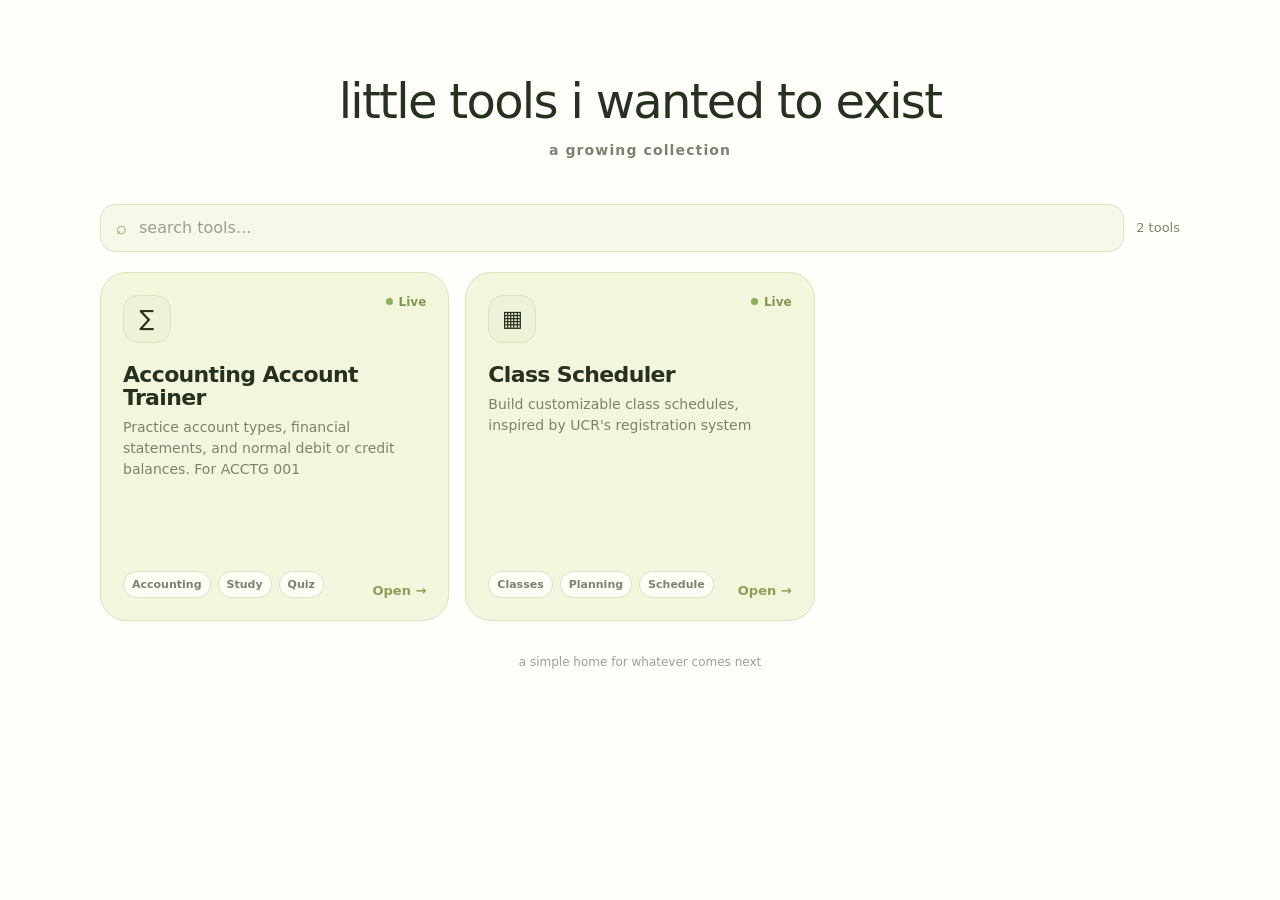
==== public/index.html @ 8bbf466e "Update class scheduler URL to relative path" ====
<!DOCTYPE html>
<html lang="en">
<head>
  <meta charset="UTF-8" />
  <meta name="viewport" content="width=device-width, initial-scale=1.0" />
  <meta name="description" content="A growing collection of little tools." />
  <title>little tools i wanted to exist</title>
  <style>
    :root {
      --bg: #fffefb;
      --panel: #f3f5dc;
      --panel-soft: #eef2d8;
      --border: #dde3bf;
      --text: #26311f;
      --muted: #7b836f;
      --accent: #8d9f57;
      --accent-soft: #eef2d8;
    }

    * { box-sizing: border-box; }

    body {
      margin: 0;
      min-height: 100vh;
      color: var(--text);
      background: var(--bg);
      font-family: Inter, ui-sans-serif, system-ui, -apple-system, BlinkMacSystemFont, "Segoe UI", sans-serif;
    }

    .shell {
      width: min(1080px, calc(100% - 34px));
      margin: 0 auto;
      padding: 76px 0 54px;
    }

    .hero {
      max-width: 820px;
      margin: 0 auto 46px;
      text-align: center;
    }

    h1 {
      margin: 0;
      font-size: clamp(30px, 5vw, 48px);
      line-height: 1.08;
      font-weight: 400;
      letter-spacing: -.035em;
      text-transform: lowercase;
    }

    .subheading {
      margin-top: 14px;
      color: var(--muted);
      font-size: 14px;
      font-weight: 700;
      letter-spacing: .08em;
      text-transform: lowercase;
    }

    .toolbar {
      display: flex;
      align-items: center;
      gap: 12px;
      margin: 0 0 20px;
    }

    .search {
      flex: 1;
      min-height: 48px;
      display: flex;
      align-items: center;
      gap: 10px;
      padding: 0 15px;
      border: 1px solid var(--border);
      border-radius: 15px;
      background: #f7f8e8;
    }

    .search span {
      color: var(--accent);
      font-size: 18px;
    }

    .search input {
      width: 100%;
      border: 0;
      outline: 0;
      background: transparent;
      color: var(--text);
      font: inherit;
    }

    .search input::placeholder { color: #9aa18f; }

    .count {
      color: var(--muted);
      font-size: 13px;
      white-space: nowrap;
    }

    .grid {
      display: grid;
      grid-template-columns: repeat(3, minmax(0, 1fr));
      gap: 16px;
    }

    .card {
      aspect-ratio: 1 / 1;
      min-width: 0;
      display: flex;
      flex-direction: column;
      justify-content: space-between;
      gap: 24px;
      padding: 22px;
      border: 1px solid var(--border);
      border-radius: 26px;
      background: var(--panel);
      color: inherit;
      text-decoration: none;
      transition: transform .14s ease, border-color .14s ease, background .14s ease;
    }

    .card.clickable { cursor: pointer; }

    .card.clickable:hover {
      transform: translateY(-2px);
      border-color: #c8d195;
      background: #f8f9ea;
    }

    .card-top {
      display: flex;
      align-items: flex-start;
      justify-content: space-between;
      gap: 16px;
    }

    .icon {
      width: 48px;
      height: 48px;
      display: grid;
      place-items: center;
      border-radius: 15px;
      border: 1px solid var(--border);
      background: var(--accent-soft);
      font-size: 22px;
    }

    .status {
      display: inline-flex;
      align-items: center;
      gap: 6px;
      color: var(--muted);
      font-size: 12px;
      font-weight: 800;
    }

    .status.live {
      color: #7f9951;
    }

    .dot {
      width: 7px;
      height: 7px;
      border-radius: 999px;
      background: #8fb15c;
    }

    .card h2 {
      margin: 20px 0 8px;
      font-size: 22px;
      line-height: 1.05;
      letter-spacing: -.03em;
    }

    .description {
      margin: 0;
      color: var(--muted);
      line-height: 1.5;
      font-size: 14px;
    }

    .card-bottom {
      display: flex;
      align-items: flex-end;
      justify-content: space-between;
      gap: 12px;
    }

    .tags {
      display: flex;
      flex-wrap: wrap;
      gap: 7px;
    }

    .tag {
      padding: 6px 8px;
      border: 1px solid var(--border);
      border-radius: 999px;
      color: var(--muted);
      background: #fcfdf7;
      font-size: 11px;
      font-weight: 800;
    }

    .open {
      color: var(--accent);
      font-size: 13px;
      font-weight: 900;
      white-space: nowrap;
    }

    .empty {
      display: none;
      padding: 34px;
      text-align: center;
      border: 1px dashed var(--border);
      border-radius: 22px;
      color: var(--muted);
    }

    footer {
      margin-top: 34px;
      text-align: center;
      color: #9aa18f;
      font-size: 12px;
    }

    @media (max-width: 920px) {
      .grid { grid-template-columns: repeat(2, minmax(0, 1fr)); }
    }

    @media (max-width: 650px) {
      .shell {
        width: min(100% - 22px, 1080px);
        padding-top: 48px;
      }

      .hero { margin-bottom: 34px; }

      .toolbar {
        align-items: stretch;
        flex-direction: column;
      }

      .count { padding-left: 2px; }

      .grid { grid-template-columns: 1fr; }

      .card {
        aspect-ratio: auto;
        min-height: 220px;
      }
    }
  </style>
</head>
<body>
  <main class="shell">
    <section class="hero">
      <h1>little tools i wanted to exist</h1>
      <div class="subheading">a growing collection</div>
    </section>

    <section class="toolbar" aria-label="Tool filters">
      <label class="search">
        <span aria-hidden="true">⌕</span>
        <input id="searchInput" type="search" placeholder="search tools…" autocomplete="off" />
      </label>
      <div class="count" id="toolCount"></div>
    </section>

    <section class="grid" id="toolGrid"></section>
    <div class="empty" id="emptyState">no tools match that search</div>

    <footer>a simple home for whatever comes next</footer>
  </main>

  <script>
    /*
      ADD OR EDIT TOOLS HERE.
      Leave url as "" until a tool has a live URL.
    */
    const TOOLS = [
      {
        name: "Accounting Account Trainer",
        description: "Practice account types, financial statements, and normal debit or credit balances. For ACCTG 001",
        icon: "∑",
        tags: ["Accounting", "Study", "Quiz"],
        url: "/accounting-quizzer/"
      },
      {
        name: "Class Scheduler",
        description: "Build customizable class schedules, inspired by UCR's registration system",
        icon: "▦",
        tags: ["Classes", "Planning", "Schedule"],
        url: "/class-scheduler/"
      }
    ];

    const toolGrid = document.getElementById("toolGrid");
    const searchInput = document.getElementById("searchInput");
    const toolCount = document.getElementById("toolCount");
    const emptyState = document.getElementById("emptyState");

    function escapeHTML(value) {
      return String(value)
        .replaceAll("&", "&amp;")
        .replaceAll("<", "&lt;")
        .replaceAll(">", "&gt;")
        .replaceAll('"', "&quot;")
        .replaceAll("'", "&#039;");
    }

    function cardMarkup(tool) {
      const hasUrl = Boolean(tool.url);
      const wrapperTag = hasUrl ? "a" : "article";
      const href = hasUrl ? ` href="${escapeHTML(tool.url)}" target="_blank" rel="noopener noreferrer"` : "";
      const className = hasUrl ? "card clickable" : "card";
      const status = hasUrl
        ? `<span class="status live"><span class="dot"></span>Live</span>`
        : `<span class="status">Add URL</span>`;
      const openText = hasUrl ? "Open →" : "Coming soon";

      return `
        <${wrapperTag} class="${className}"${href}>
          <div>
            <div class="card-top">
              <div class="icon">${escapeHTML(tool.icon)}</div>
              ${status}
            </div>
            <h2>${escapeHTML(tool.name)}</h2>
            <p class="description">${escapeHTML(tool.description)}</p>
          </div>
          <div class="card-bottom">
            <div class="tags">
              ${tool.tags.map(tag => `<span class="tag">${escapeHTML(tag)}</span>`).join("")}
            </div>
            <span class="open">${openText}</span>
          </div>
        </${wrapperTag}>
      `;
    }

    function renderTools(query = "") {
      const normalized = query.trim().toLowerCase();

      const filtered = TOOLS.filter(tool => {
        const haystack = [tool.name, tool.description, ...(tool.tags || [])]
          .join(" ")
          .toLowerCase();
        return haystack.includes(normalized);
      });

      toolGrid.innerHTML = filtered.map(cardMarkup).join("");
      toolCount.textContent = `${filtered.length} ${filtered.length === 1 ? "tool" : "tools"}`;
      emptyState.style.display = filtered.length ? "none" : "block";
    }

    searchInput.addEventListener("input", event => renderTools(event.target.value));
    renderTools();
  </script>
</body>
</html>
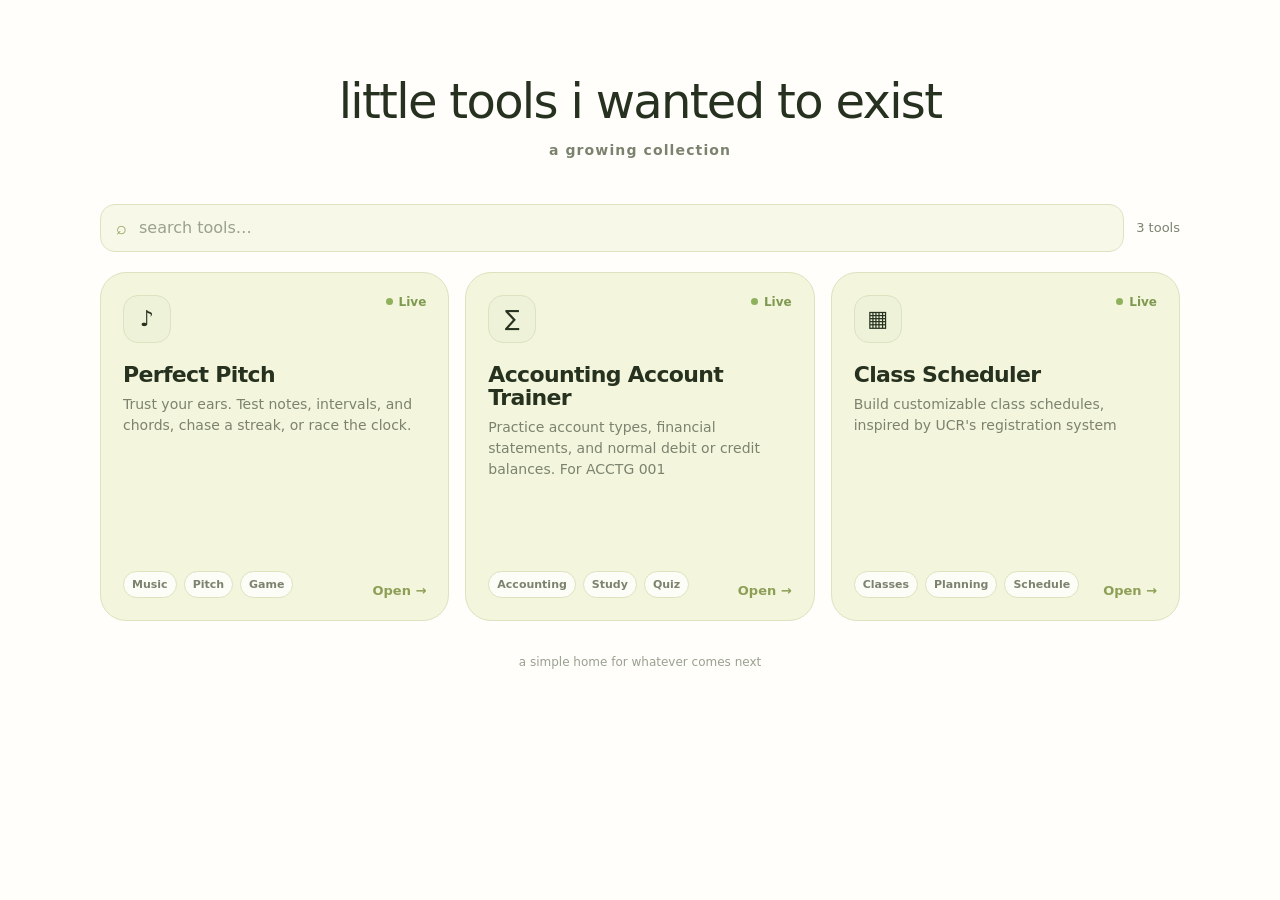
==== commit fa9715e0: "Add Perfect Pitch game with seven modes and local statistics" ====
--- a/public/index.html
+++ b/public/index.html
@@ -281,6 +281,13 @@
       Leave url as "" until a tool has a live URL.
     */
     const TOOLS = [
+      {
+        name: "Perfect Pitch",
+        description: "Trust your ears. Test notes, intervals, and chords, chase a streak, or race the clock.",
+        icon: "♪",
+        tags: ["Music", "Pitch", "Game"],
+        url: "/perfect-pitch/"
+      },
       {
         name: "Accounting Account Trainer",
         description: "Practice account types, financial statements, and normal debit or credit balances. For ACCTG 001",
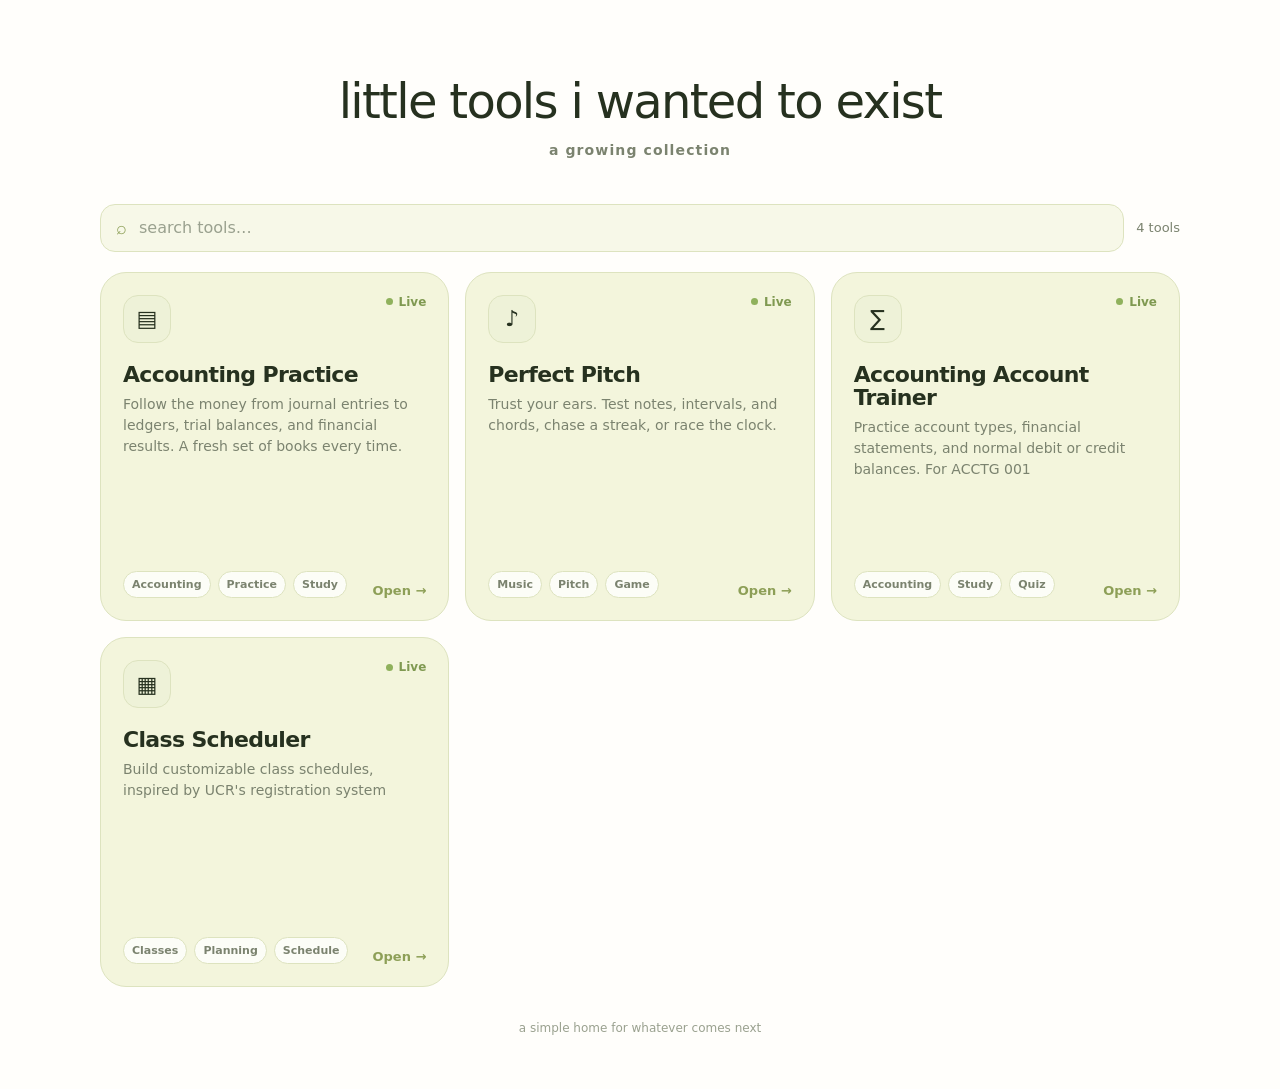
==== commit 3df8e802: "Add complete client-side Accounting Practice workflow" ====
--- a/public/index.html
+++ b/public/index.html
@@ -281,6 +281,13 @@
       Leave url as "" until a tool has a live URL.
     */
     const TOOLS = [
+      {
+        name: "Accounting Practice",
+        description: "Follow the money from journal entries to ledgers, trial balances, and financial results. A fresh set of books every time.",
+        icon: "▤",
+        tags: ["Accounting", "Practice", "Study"],
+        url: "/accounting-practice/"
+      },
       {
         name: "Perfect Pitch",
         description: "Trust your ears. Test notes, intervals, and chords, chase a streak, or race the clock.",
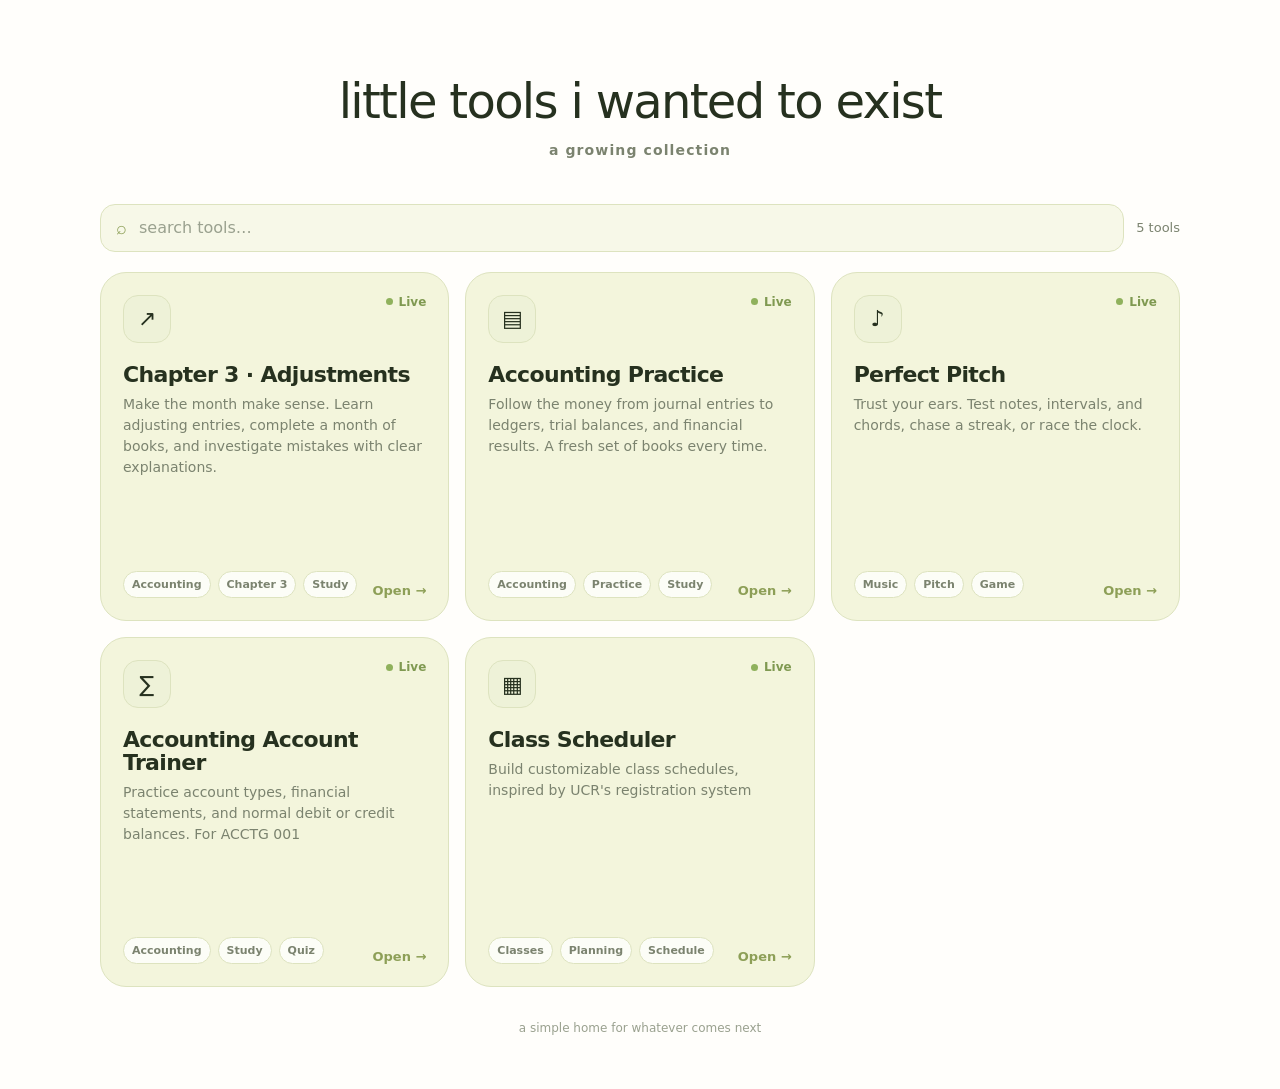
==== commit c5780f07: "Add Chapter 3 adjustment learning module and full-month practice" ====
--- a/public/index.html
+++ b/public/index.html
@@ -281,6 +281,13 @@
       Leave url as "" until a tool has a live URL.
     */
     const TOOLS = [
+      {
+        name: "Chapter 3 · Adjustments",
+        description: "Make the month make sense. Learn adjusting entries, complete a month of books, and investigate mistakes with clear explanations.",
+        icon: "↗",
+        tags: ["Accounting", "Chapter 3", "Study"],
+        url: "/accounting-practice/chapter-3/"
+      },
       {
         name: "Accounting Practice",
         description: "Follow the money from journal entries to ledgers, trial balances, and financial results. A fresh set of books every time.",
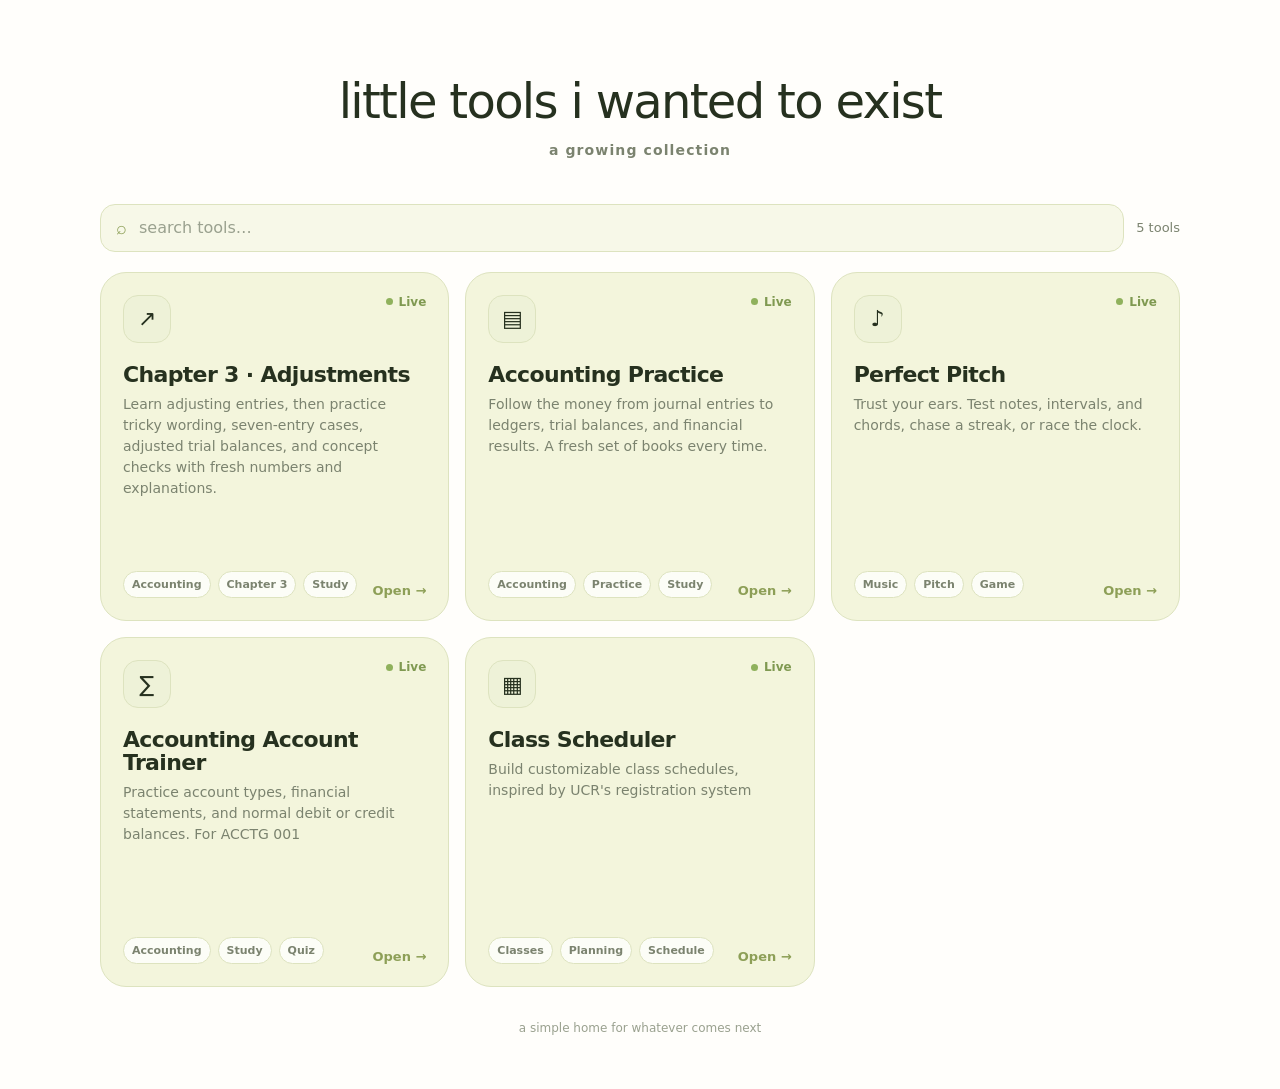
==== commit 79f56b50: "Add Chapter 3 practice lab for wording, seven-entry cases, trial balances and concepts" ====
--- a/public/index.html
+++ b/public/index.html
@@ -283,7 +283,7 @@
     const TOOLS = [
       {
         name: "Chapter 3 · Adjustments",
-        description: "Make the month make sense. Learn adjusting entries, complete a month of books, and investigate mistakes with clear explanations.",
+        description: "Learn adjusting entries, then practice tricky wording, seven-entry cases, adjusted trial balances, and concept checks with fresh numbers and explanations.",
         icon: "↗",
         tags: ["Accounting", "Chapter 3", "Study"],
         url: "/accounting-practice/chapter-3/"
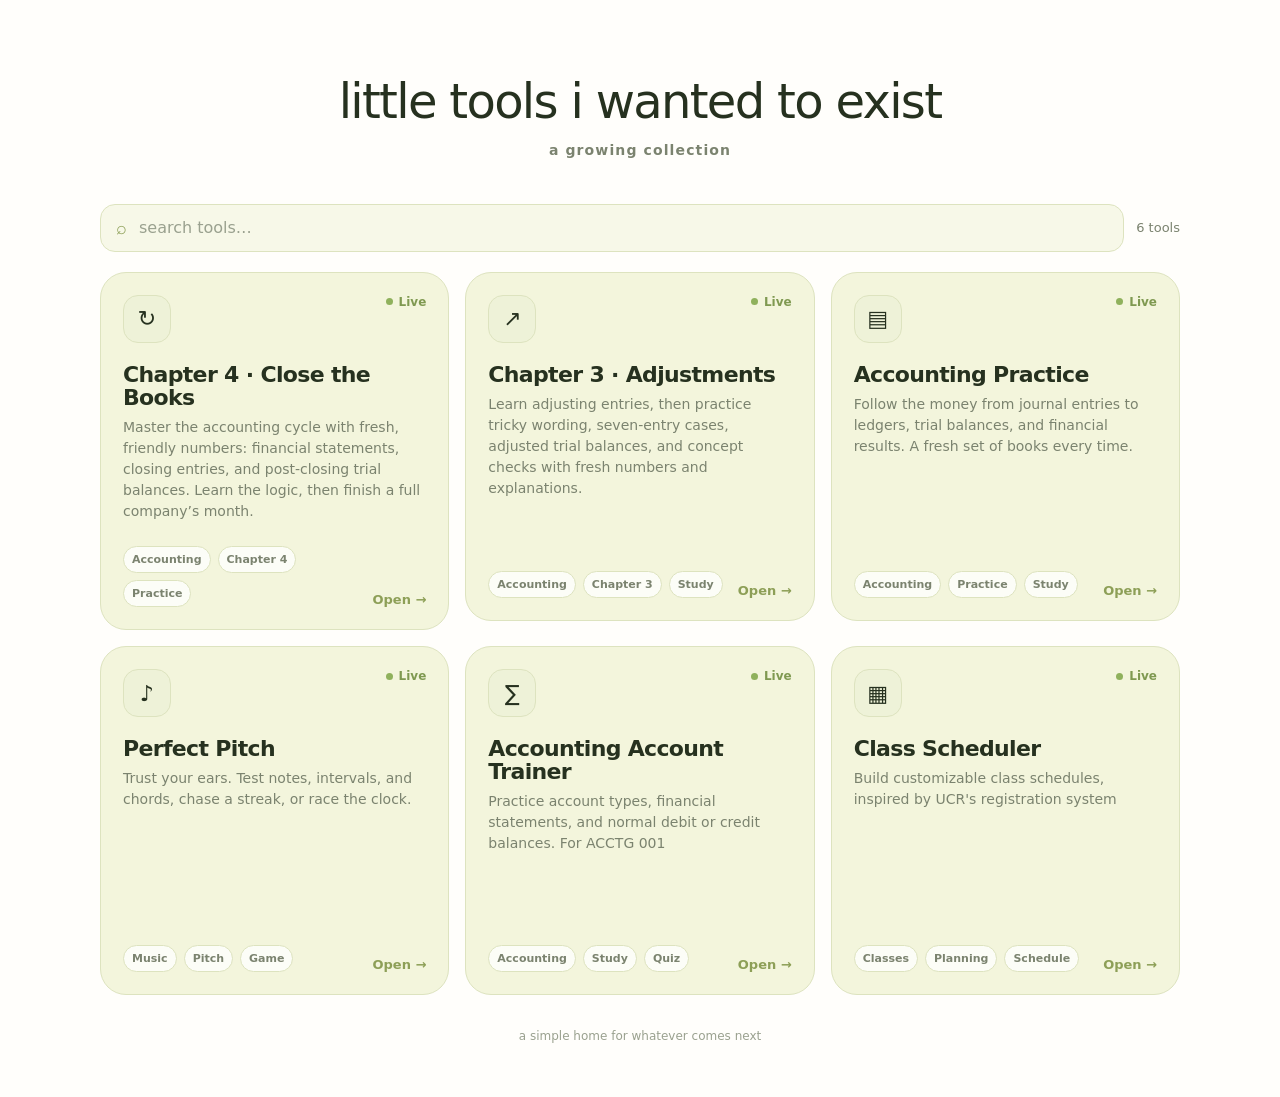
==== commit 77950c55: "Add Chapter 4 accounting cycle practice and simulator" ====
--- a/public/index.html
+++ b/public/index.html
@@ -282,6 +282,13 @@
     */
     const TOOLS = [
       {
+        name: "Chapter 4 · Close the Books",
+        description: "Master the accounting cycle with fresh, friendly numbers: financial statements, closing entries, and post-closing trial balances. Learn the logic, then finish a full company’s month.",
+        icon: "↻",
+        tags: ["Accounting", "Chapter 4", "Practice"],
+        url: "/accounting-practice/chapter-4/"
+      },
+      {
         name: "Chapter 3 · Adjustments",
         description: "Learn adjusting entries, then practice tricky wording, seven-entry cases, adjusted trial balances, and concept checks with fresh numbers and explanations.",
         icon: "↗",
@@ -335,7 +342,7 @@
     function cardMarkup(tool) {
       const hasUrl = Boolean(tool.url);
       const wrapperTag = hasUrl ? "a" : "article";
-      const href = hasUrl ? ` href="${escapeHTML(tool.url)}" target="_blank" rel="noopener noreferrer"` : "";
+      const href = hasUrl ? ` href="${escapeHTML(tool.url)}"` : "";
       const className = hasUrl ? "card clickable" : "card";
       const status = hasUrl
         ? `<span class="status live"><span class="dot"></span>Live</span>`
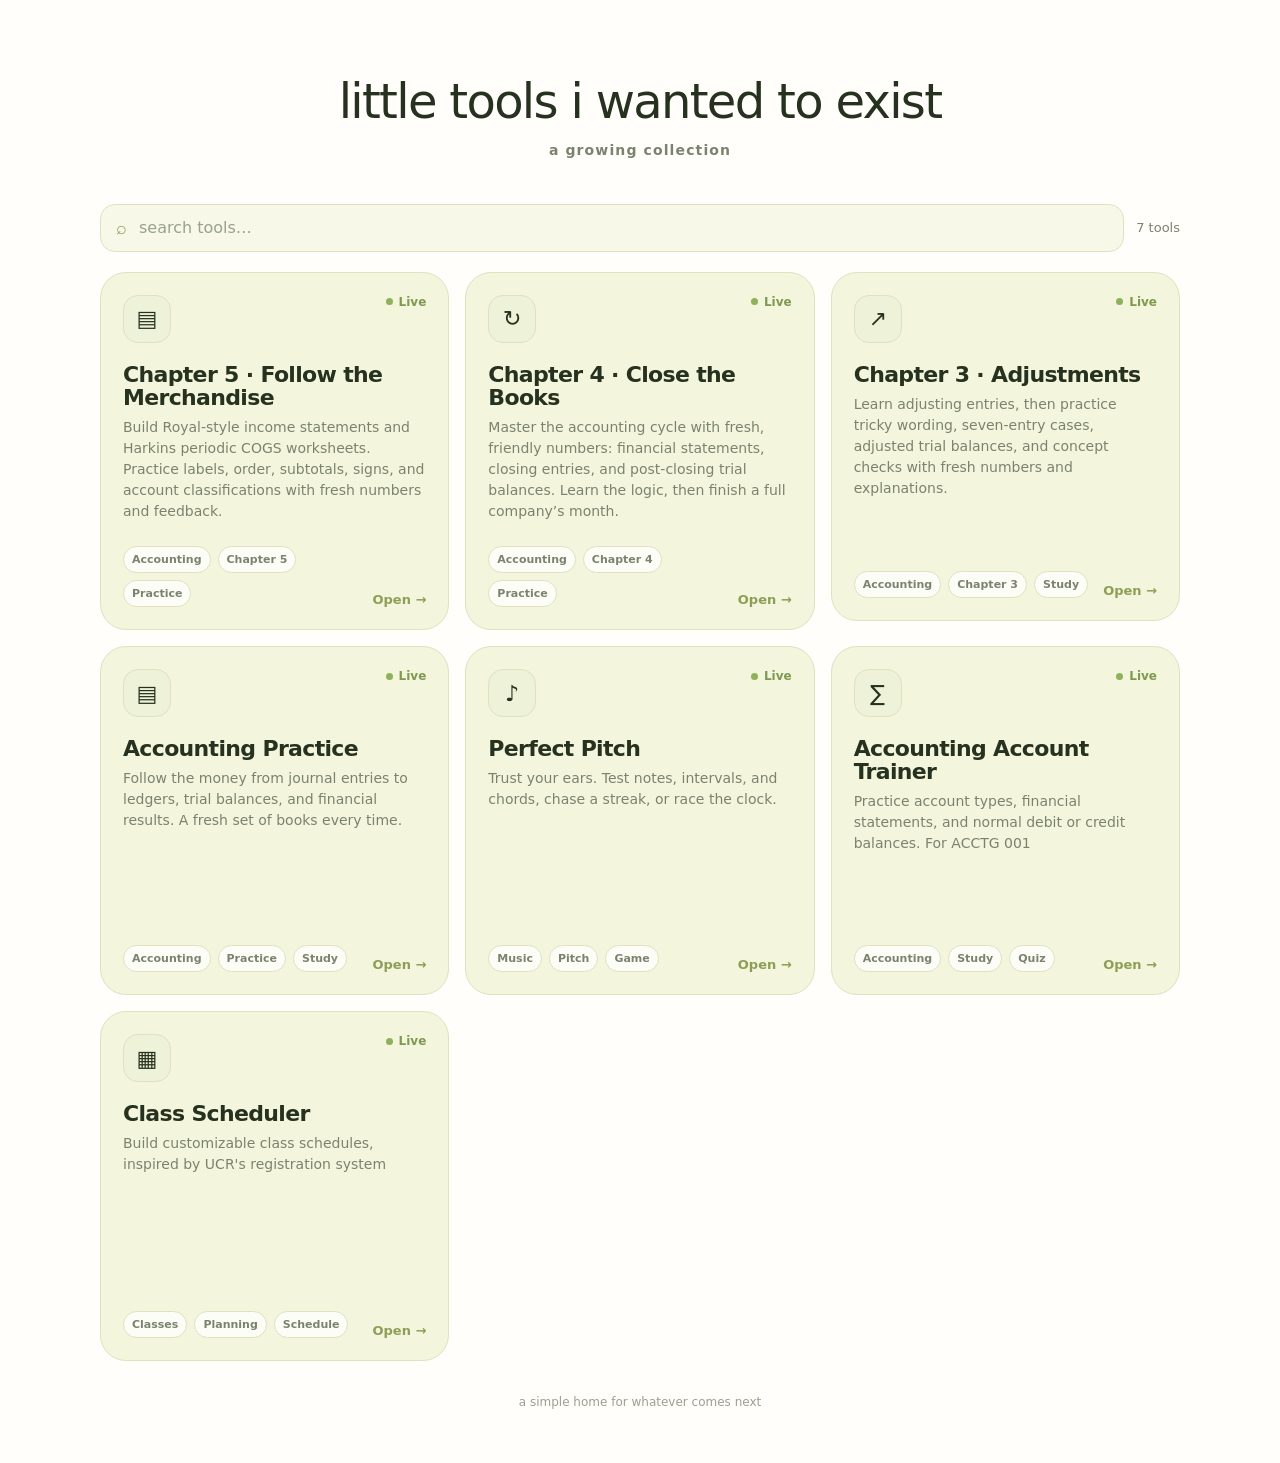
==== commit 6148a13f: "Add Chapter 5 merchandising statement practice" ====
--- a/public/index.html
+++ b/public/index.html
@@ -281,6 +281,13 @@
       Leave url as "" until a tool has a live URL.
     */
     const TOOLS = [
+      {
+        name: "Chapter 5 · Follow the Merchandise",
+        description: "Build Royal-style income statements and Harkins periodic COGS worksheets. Practice labels, order, subtotals, signs, and account classifications with fresh numbers and feedback.",
+        icon: "▤",
+        tags: ["Accounting", "Chapter 5", "Practice"],
+        url: "/accounting-practice/chapter-5/"
+      },
       {
         name: "Chapter 4 · Close the Books",
         description: "Master the accounting cycle with fresh, friendly numbers: financial statements, closing entries, and post-closing trial balances. Learn the logic, then finish a full company’s month.",
